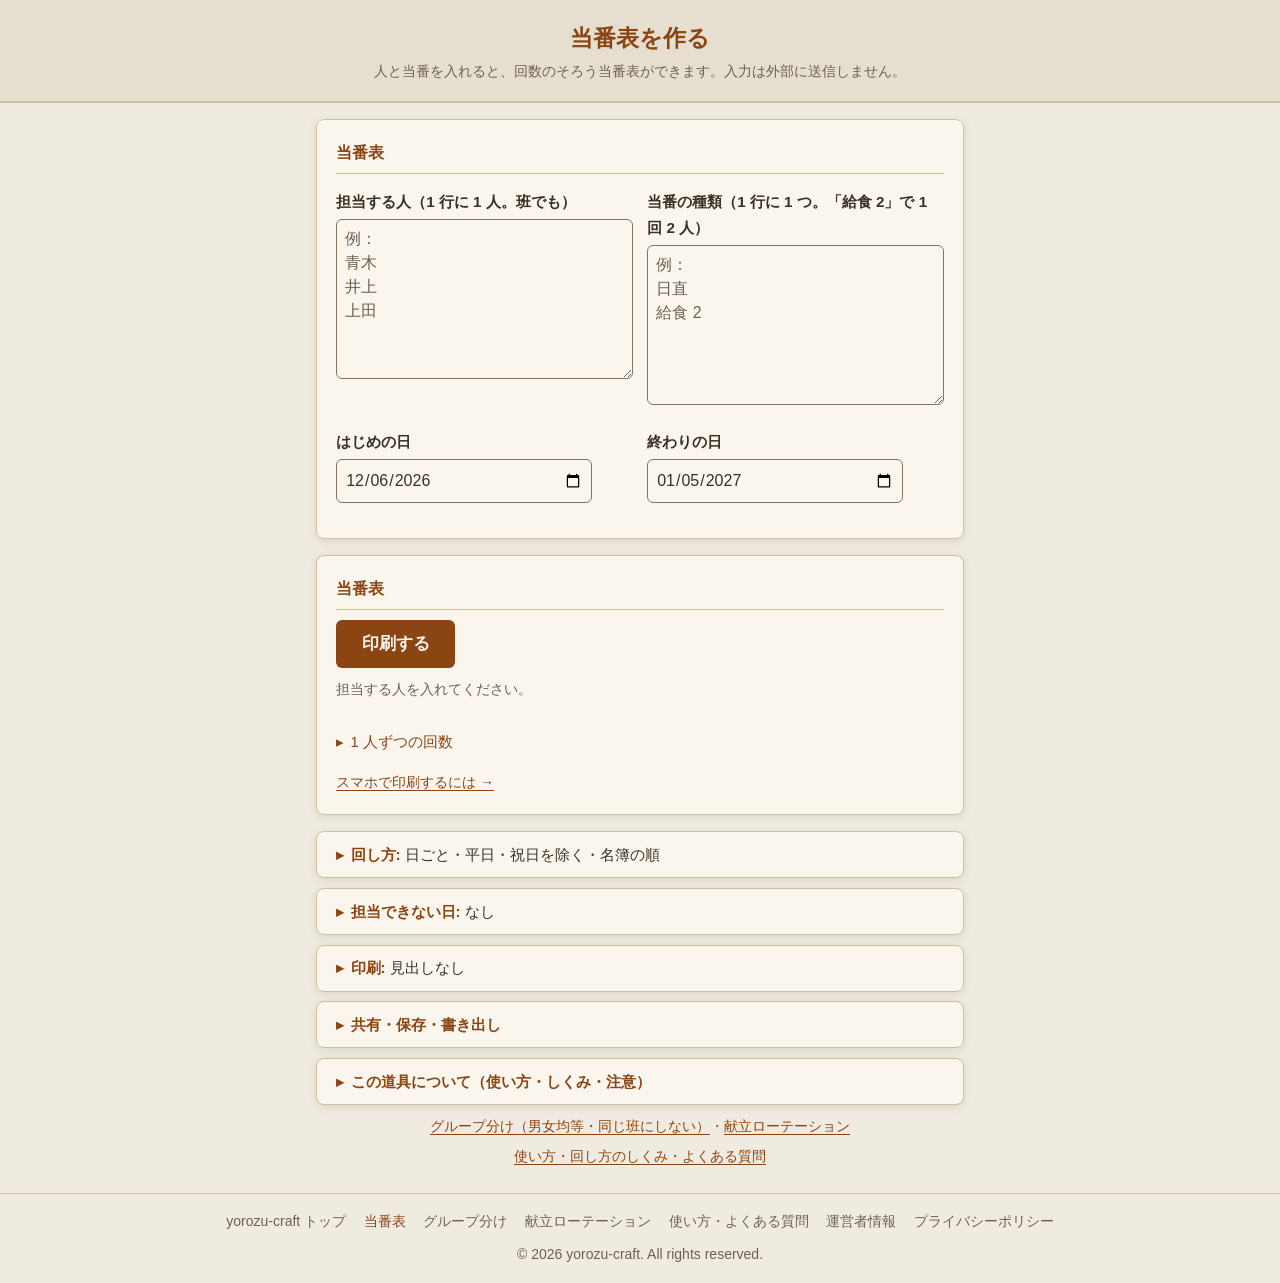
==== index.html @ 6b3e497b "段 3 の 6（yorozu-plans 7.68）: 当番表・グループ分け・献立の画面の文を 0 字に（日英） - 欄のヒント（給食 2・,男 ,女 ★）は欄の名前（label）に入れた。英語は今あ" ====
<!DOCTYPE html>
<html lang="ja">
<head>
  <meta charset="UTF-8">
  <meta name="viewport" content="width=device-width, initial-scale=1.0">
  <title>当番表 作成ツール｜ローテーションを自動で作って印刷（無料・登録なし）｜yorozu-craft</title>
  <meta name="description" content="人と当番の種類と期間を入れると、回数がそろうローテーションの当番表を自動で作成。日ごと・週ごと、祝日を除く、担当できない日。A4 で印刷、スマホでも。登録なし・無料。">
  <meta name="robots" content="index, follow">
  <link rel="canonical" href="https://yorozu-craft.com/toban/">

  <meta property="og:title" content="当番表 作成ツール｜yorozu-craft">
  <meta property="og:description" content="人と当番の種類と期間を入れると、回数がそろうローテーションの当番表を自動で作成。日ごと・週ごと、祝日を除く、担当できない日。A4 で印刷、スマホでも。登録なし・無料。">
  <meta property="og:type" content="website">
  <meta property="og:url" content="https://yorozu-craft.com/toban/">
  <meta property="og:site_name" content="yorozu-craft">
  <meta property="og:locale" content="ja_JP">
  <meta property="og:image" content="https://yorozu-craft.com/toban/og-image.png">
  <meta property="og:image:width" content="1200">
  <meta property="og:image:height" content="630">
  <meta name="twitter:card" content="summary_large_image">
  <meta name="theme-color" content="#8b4513" media="(prefers-color-scheme: light)">
  <meta name="theme-color" content="#1c1814" media="(prefers-color-scheme: dark)">

  <script type="application/ld+json">
  {
    "@context": "https://schema.org",
    "@type": "WebApplication",
    "name": "当番表 作成ツール",
    "description": "人と当番の種類と期間を入れると、回数がそろうローテーションの当番表を自動で作成。日ごと・週ごと、祝日を除く、担当できない日。A4 で印刷、スマホでも。登録なし・無料。",
    "url": "https://yorozu-craft.com/toban/",
    "applicationCategory": "UtilitiesApplication",
    "operatingSystem": "All",
    "offers": { "@type": "Offer", "price": "0", "priceCurrency": "JPY" },
    "inLanguage": "ja"
  }
  </script>

  <!-- Google AdSense: サイト所有確認の meta だけ。AdSense 審査が通るまで本文の薄いページは広告 script を外す（2026-10-04）。通ったら本文を足してから戻す -->
  <meta name="google-adsense-account" content="ca-pub-5375267956079717">

  <link rel="icon" href="./favicon.svg" type="image/svg+xml">
  <link rel="apple-touch-icon" href="./apple-touch-icon.png">
  <link rel="manifest" href="./manifest.webmanifest">
  <link rel="stylesheet" href="./style.css">
</head>
<body>

  <!-- 上端の固定バー（印刷物なので中身は印刷ボタン。印刷ボタンの行が画面の外にあるときだけ出す） -->
  <div class="fixbar" id="fixbar" role="status" hidden>
    <button type="button"><span id="fixbar-text"></span></button>
  </div>

  <header class="app-header">
    <h1>当番表を作る</h1>
    <p class="subtitle">人と当番を入れると、回数のそろう当番表ができます。入力は外部に送信しません。</p>
  </header>

  <main class="app-main">

    <div id="shared-banner" class="card notice" hidden>
      <p id="shared-msg"></p>
      <p class="btn-row">
        <button type="button" id="shared-save" class="btn">この端末に保存する</button>
        <a class="btn btn-sub" href="./">自分の当番表を作る</a>
      </p>
    </div>

    <form id="form" autocomplete="off" onsubmit="return false">
      <!-- 必須の設定（印刷物は 4 項目まで） -->
      <fieldset class="card req">
        <legend>当番表</legend>
        <div class="two">
          <div class="field">
            <label for="people">担当する人（1 行に 1 人。班でも）</label>
            <textarea id="people" rows="6" spellcheck="false" placeholder="例：&#10;青木&#10;井上&#10;上田"></textarea>
          </div>
          <div class="field">
            <label for="duties">当番の種類（1 行に 1 つ。「給食 2」で 1 回 2 人）</label>
            <textarea id="duties" rows="6" spellcheck="false" placeholder="例：&#10;日直&#10;給食 2"></textarea>
          </div>
        </div>
        <div class="two dates">
          <div class="field">
            <label for="start">はじめの日</label>
            <input type="date" id="start">
          </div>
          <div class="field">
            <label for="end">終わりの日</label>
            <input type="date" id="end">
          </div>
        </div>
      </fieldset>
    </form>

    <!-- 主なボタンと見本 -->
    <section class="card result-card" id="result-card" tabindex="-1" aria-labelledby="h-result">
      <h2 id="h-result">当番表</h2>
      <div class="btn-row" id="print-row">
        <button type="button" id="print" class="btn btn-big">印刷する</button>
        <button type="button" id="reroll" class="btn btn-sub" hidden>くじを引き直す</button>
      </div>
      <div id="result-main" aria-live="polite">
        <p class="result-sub" id="summary"></p>
        <ul id="notes" class="notes"></ul>
      </div>
      <div class="table-scroll"><table id="roster" class="roster"></table></div>
      <details class="rels" id="d-counts">
        <summary>1 人ずつの回数</summary>
        <div class="table-scroll"><table id="counts" class="roster counts"></table></div>
      </details>
      <p class="small"><span id="seed-label"></span> <a href="../print-help.html">スマホで印刷するには →</a></p>
    </section>

    <div class="opts">
      <details class="card opt" id="opt-unit">
        <summary>回し方: <span class="opt-state"></span></summary>
        <div class="field">
          <span class="label">区切り</span>
          <div class="seg" role="radiogroup" aria-label="区切り">
            <label><input type="radio" name="unit" value="day" checked> 日ごと</label>
            <label><input type="radio" name="unit" value="week"> 週ごと（月曜はじまり）</label>
          </div>
        </div>
        <fieldset class="field plain">
          <legend class="label">当番の曜日</legend>
          <div class="days" id="days"></div>
          <label class="check"><input type="checkbox" id="skip-hol" checked> 祝日を除く</label>
          <p class="hint" id="hol-info"></p>
        </fieldset>
        <div class="field">
          <span class="label">順番</span>
          <div class="seg" role="radiogroup" aria-label="順番">
            <label><input type="radio" name="order" value="turn" checked> 名簿の順に回す</label>
            <label><input type="radio" name="order" value="lottery"> くじ</label>
          </div>
          <p class="hint">どちらも回数をそろえ、なるべく続けて当番にしません。前回の続きにするときは、名簿の先頭を次の人に。</p>
        </div>
      </details>

      <details class="card opt" id="opt-unavail">
        <summary>担当できない日: <span class="opt-state"></span></summary>
        <div class="field">
          <label for="unavail">1 行に 1 人「名前: 日付や曜日」</label>
          <textarea id="unavail" rows="3" spellcheck="false" placeholder="例：&#10;青木: 10/3, 10/17&#10;井上: 水"></textarea>
          <p class="hint">その日は当番に入れません（週ごとなら、その週の当番の日がぜんぶのとき）。</p>
        </div>
      </details>

      <details class="card opt" id="opt-print">
        <summary>印刷: <span class="opt-state"></span></summary>
        <div class="field">
          <label for="title">見出し</label>
          <input type="text" id="title" maxlength="40" placeholder="例：3年2組 掃除当番（10月）">
        </div>
        <label class="check"><input type="checkbox" id="print-counts" checked> 1 人ずつの回数の表も印刷する</label>
        <label class="check"><input type="checkbox" id="print-credit" checked> 紙の下に「yorozu-craft.com/toban/print/ で作成」と小さく入れる</label>
        <p class="hint">A4 縦。行が多いときは 2 枚目に続きます。</p>
      </details>
    </div>

    <details class="card opt no-print" id="file-box">
      <summary>共有・保存・書き出し</summary>
      <label class="check"><input type="checkbox" id="share-names"> 名前と見出しも入れる</label>
      <p class="hint">入れないときは、名前の代わりに 1, 2, 3 … で出ます。</p>
      <div class="btn-row">
        <button type="button" id="share" class="btn btn-sub">共有リンクをコピー</button>
      </div>
      <p id="share-msg" class="small" aria-live="polite"></p>
      <input type="text" id="share-url" class="share-url" readonly hidden aria-label="共有リンク">
      <p class="small">入力内容はこの端末のブラウザ（localStorage、キー <code>toban_duty</code>）にだけ保存され、外部には送信されません。書き出し・読み込みはこの画面のボタンから。</p>
      <div class="btn-row">
        <button type="button" id="backup-export" class="btn btn-sub">ファイルに書き出す</button>
        <button type="button" id="backup-import" class="btn btn-sub">ファイルから読み込む</button>
        <button type="button" class="btn btn-sub" data-reset-storage="toban_">保存した内容をすべて消す（初期状態に戻す）</button>
      </div>
      <input type="file" id="backup-file" accept=".json,application/json" hidden>
      <p id="backup-msg" class="small" aria-live="polite"></p>
    </details>

    <!-- about-tool: 道具の説明（使い方ページの要約。AdSense 審査 2026-10-04） -->
    <details class="about-tool card opt no-print" id="about-tool">
      <summary>この道具について（使い方・しくみ・注意）</summary>
      <h3>できること</h3>
      <p>担当する人と当番の種類、期間を入れると、当番表を作って A4 縦に印刷できます。「給食 2」と書くと、1 回に 2 人の当番になります。</p>
      <h3>使い方の要点</h3>
      <ul>
      <li>担当する人（班でも）を 1 行に 1 人ずつ、当番の種類を 1 行に 1 つ入れ、はじめの日と終わりの日を選びます。</li>
      <li>「回し方」で、日ごとか週ごとか、当番の曜日、祝日を除くか、名簿の順に回すかくじかを選びます。</li>
      <li>休みの日がある人は「担当できない日」に「青木: 10/3, 水」の形で入れます。できた表を見て「印刷する」を押します。</li>
      </ul>
      <h3>しくみ</h3>
      <p>1 日（週ごとなら 1 週）ずつ、その日の当番の枠と人の組み合わせを、次の順で優先して決めます。1) それまでの回数が少ない人、2) すぐ前の日（週）に当番でなかった人、3) その当番をした回数が少ない人、4) 名簿の順に回すなら前の当番の次の当番と名簿の順、くじなら乱数。担当できない日の人は入れず、1 人が同じ日に 2 つの当番はしません。人が足りない枠は「—」で空けます。同じくじ番号・同じ入力なら、いつでも同じ結果です。</p>
      <h3>注意</h3>
      <p>入力内容はこの端末のブラウザ（localStorage、キー toban_duty）にだけ保存され、外部には送信されません。共有リンクは、既定では名前が入らず番号で出ます。名前を入れると、受け取った人（転送された人も）が読めます。配慮が必要な人の当番は、条件で指定したうえで最後は人が確かめてください。祝日は内閣府「国民の祝日」について（2025〜2027 年）に合わせています。</p>
      <p>回し方のくわしい決め方は<a href="./guide.html">当番表・グループ分けの使い方</a>に。</p>
    </details>
    <!-- /about-tool -->

    <p class="small center"><a href="./group/">グループ分け（男女均等・同じ班にしない）</a>・<a href="./kondate/">献立ローテーション</a></p>
    <p class="small center"><a href="./guide.html">使い方・回し方のしくみ・よくある質問</a></p>

  </main>

  <footer class="app-footer">
    <nav class="footer-nav" aria-label="フッターナビゲーション">
      <ul>
        <li><a href="../">yorozu-craft トップ</a></li>
        <li><a href="./" aria-current="page">当番表</a></li>
        <li><a href="./group/">グループ分け</a></li>
        <li><a href="./kondate/">献立ローテーション</a></li>
        <li><a href="./guide.html">使い方・よくある質問</a></li>
        <li><a href="../about.html">運営者情報</a></li>
        <li><a href="../privacy-policy.html">プライバシーポリシー</a></li>
      </ul>
    </nav>
    <p>&copy; 2026 yorozu-craft. All rights reserved.</p>
  </footer>

  <!-- 印刷するもの（いつも最新にしておく。ブラウザのメニューから印刷しても白紙にならないように） -->
  <div id="print-area" class="print-area" aria-hidden="true"></div>

  <script src="./constants.js"></script>
  <script src="./text.js"></script>
  <script src="./screen.js"></script>
  <script src="./calc.js"></script>
  <script src="./reset-storage.js"></script>
  <script src="./main.js"></script>
  <!-- Cloudflare Web Analytics（Cookie を使わないアクセス解析） --><script type='module' src='https://static.cloudflareinsights.com/beacon.min.js' data-cf-beacon='{"token": "b79bf821e1fd4b6683866d493b1de426"}'></script><!-- End Cloudflare Web Analytics -->
</body>
</html>
---- style.css ----
/* ===========================
   当番表・グループ分け — yorozu-craft 共通の和紙風の配色
   色はトークン（--bg / --card / --text / --muted / --accent / --border）だけを使う。
   ダークモードは端末の設定に自動で合わせる（prefers-color-scheme。手動切替は付けない）
   =========================== */
/* yorozu-common:begin v1 — サイト共通の部品とトークン。正本は youheioonuki.github.io の tools/common/yorozu-common.css。
   この begin〜end の間は手で直さない（tools/sync-common.mjs で全ツールに配る。ツール固有の上書きは end の後に書く）。
   出どころ（2026-10-03 確認。yorozu-plans 企画書 59）:
   - デジタル庁デザインシステム https://design.digital.go.jp/dads/ のコンテンツを加工して作成
     （フォーカスの輪・リンクの下線・字の大きさの下限・行間・入力欄のエラー表示）。
     トークンの値は @digital-go-jp/design-tokens 2.0.1（MIT, (c) 2023 デジタル庁）から
   - GOV.UK Frontend 6.5.1（MIT, (c) Crown copyright）の考え方: visually-hidden、エラーの文の前に読み上げ用の語
   - 色は和紙風のまま（値は 2026-09-23 からの共通の値）。Web フォントは読まない（ROADMAP 3.3・D2） */
:root {
  color-scheme: light dark;
  --bg: #f0ebe0;
  --bg-2: #e6dfd0;
  --card: #faf6ee;
  --text: #3a3025;
  --muted: #6e604f;          /* 本文の補足。--bg の上で 5.1:1 */
  --accent: #8b4513;
  --accent-soft: #f3e6d8;
  --border: #cfc0a0;         /* 飾りの線（区切り）だけ。操作できる物の枠には --input-border */
  --input-border: #857561;   /* 入力欄の枠。WCAG 1.4.11 の 3:1（--bg で 3.7:1）。DADS の入力欄は gray-600 の 1px */
  --shadow: rgba(58, 48, 37, 0.12);
  --error: #ce0000;          /* DADS red-900（semantic error-2） */
  --ok: #197a4b;             /* DADS green-800（semantic success-2） */
  --focus: #ffd43d;          /* DADS yellow-300 */
  --focus-ring: #000;        /* DADS: 黒 4px の輪＋黄 2px */
  --font-ui: "Noto Sans JP", "Noto Sans CJK JP", "Hiragino Sans", "Hiragino Kaku Gothic ProN", Meiryo, sans-serif;
  /* 字の大きさ（DADS: 本文と操作は 16px 以上、補足は 14px まで、14px 未満は使わない） */
  --fs-s: 0.875rem;
  --fs-m: 1rem;
  --fs-l: 1.25rem;           /* 見出し（隣の段との比 1.25 以上: impeccable typeset） */
  --fs-xl: 1.625rem;         /* ページの題 */
  --lh-body: 1.7;            /* DADS の本文の行間 170% */
  --lh-tight: 1.4;           /* 見出し */
  /* 余白（4px を基準。DADS の spacing） */
  --sp-1: 0.25rem;
  --sp-2: 0.5rem;
  --sp-3: 0.75rem;
  --sp-4: 1rem;
  --sp-6: 1.5rem;
  --sp-8: 2rem;
  --radius: 8px;
  --tap: 44px;               /* 押せる物の高さの下限（DADS・SCREEN 5 章） */
}
@media (prefers-color-scheme: dark) {
  :root {
    --bg: #1c1814;
    --bg-2: #25201a;
    --card: #2b251e;
    --text: #ece4d6;
    --muted: #b9ab96;
    --accent: #e0a066;
    --accent-soft: #3a2e22;
    --border: #4a3f33;
    --input-border: #8c7d68;
    --shadow: rgba(0, 0, 0, 0.4);
    --error: #ff8a7a;
    --ok: #6fcf97;
    --focus-ring: #ffd43d;   /* 暗い地では黄の輪＋黒の縁 */
    --focus: #000;
  }
}
*, *::before, *::after { box-sizing: border-box; margin: 0; padding: 0; }
[hidden] { display: none !important; }
html { -webkit-text-size-adjust: 100%; text-size-adjust: 100%; }
body { font-family: var(--font-ui); background: var(--bg); color: var(--text); line-height: var(--lh-body); }
/* リンクは色と下線の両方（DADS リンクテキスト）。ホバーで下線を太く */
a { color: var(--accent); text-decoration-thickness: 1px; text-underline-offset: 3px; }
@media (hover: hover) { a:hover { text-decoration-thickness: 3px; } }
/* フォーカスの輪（DADS）。:where で詳しさを 0 にして、ツールの規則で上書きできるようにする */
:where(a, button, input, select, textarea, summary, [tabindex]):focus-visible {
  outline: 4px solid var(--focus-ring); outline-offset: 2px; box-shadow: 0 0 0 2px var(--focus);
}
:where(input, select, textarea, button) { font: inherit; color: inherit; }
/* 入力欄の例（placeholder）も 4.5:1。ブラウザ既定の灰色は和紙の地で 4.3:1 */
:where(input, textarea)::placeholder { color: var(--muted); opacity: 1; }
/* 入力欄の字は 16px 以上（iPhone で拡大されない・DADS） */
:where(input:not([type="checkbox"]):not([type="radio"]):not([type="range"]), select, textarea) { font-size: max(1rem, 16px); }
/* エラー（DADS: 枠を赤に、文の頭に「＊」。GOV.UK: 読み上げには「エラー:」を先に）。
   使い方: <p class="field-error" id="x-err"><span class="visually-hidden">エラー:</span>＊ 0 以上の数を入れてください</p> と aria-describedby */
[aria-invalid="true"] { border-color: var(--error) !important; }
.field-error { color: var(--error); font-weight: 700; margin-top: var(--sp-1); }
/* 画面には出さず、読み上げだけ（GOV.UK govuk-visually-hidden） */
.visually-hidden {
  position: absolute !important; width: 1px !important; height: 1px !important; margin: 0 !important; padding: 0 !important;
  overflow: hidden !important; clip-path: inset(50%) !important; white-space: nowrap !important; border: 0 !important;
}
@media (forced-colors: active) { :where(a, button, input, select, textarea, summary):focus-visible { outline-color: Highlight; } }
/* 読む行の長さ: 1 行 40 字前後まで（REVIEW C9 line-length）。画面の幅いっぱいに伸びる見出し帯の説明文に */
.app-header > p { max-width: 40em; margin-left: auto; margin-right: auto; }
/* 印刷では広告を出さない（SCREEN 4 章。全ツール共通） */
@media print { ins.adsbygoogle, .google-auto-placed, iframe[id^="aswift"], iframe[id^="google_ads"] { display: none !important; } }
/* yorozu-common:end */

/* ヘッダー */
.app-header {
  text-align: center;
  padding: 1.4rem 1rem 1.1rem;
  background: var(--bg-2);
  border-bottom: 2px solid var(--border);
}
.app-header h1 { font-size: 1.45rem; color: var(--accent); line-height: 1.4; }
.app-header .subtitle { font-size: 0.88rem; color: var(--muted); margin-top: 0.3rem; }

/* レイアウト */
.app-main { max-width: 680px; margin: 0 auto; padding: 1rem; }
.card {
  background: var(--card);
  border: 1px solid var(--border);
  border-radius: 8px;
  padding: 1.2rem;
  margin-bottom: 1rem;
  box-shadow: 0 2px 8px var(--shadow);
}
.card h2 {
  font-size: 1.02rem;
  color: var(--accent);
  border-bottom: 1px solid var(--border);
  padding-bottom: 0.4rem;
  margin-bottom: 0.9rem;
}

/* 入力 */
.field { margin-bottom: 1rem; }
.field label { display: block; font-weight: 600; font-size: 0.95rem; margin-bottom: 0.25rem; }
.field .hint { font-size: var(--fs-s); color: var(--muted); margin-bottom: 0.4rem; }
.field input[type="number"], .field input[type="text"], .field select {
  width: 100%;
  max-width: 16rem;
  padding: 0.45rem 0.5rem;
  font-size: 1rem;
  border: 1px solid var(--input-border);
  border-radius: 6px;
  background: var(--card);
  color: var(--text);
}

.btn {
  display: inline-block;
  padding: 0.5rem 1.1rem;
  border: none;
  border-radius: 6px;
  background: var(--accent);
  color: var(--card);
  font-size: 0.95rem;
  font-weight: 600;
  cursor: pointer;
}

/* 読みもの（guide.html） */
.content h3 { font-size: 0.95rem; margin: 1rem 0 0.3rem; }
.content p, .content li { font-size: 0.9rem; }
.content p + p { margin-top: 0.5rem; }
.content ul, .content ol { padding-left: 1.3rem; margin: 0.3rem 0; }
.faq dt { font-weight: 600; margin-top: 0.9rem; font-size: 0.92rem; }
.faq dt::before { content: 'Q. '; color: var(--accent); }
.faq dd { font-size: 0.88rem; color: var(--muted); padding: 0.2rem 0 0.5rem 1.2rem; border-bottom: 1px solid var(--border); }
.info-list { display: grid; grid-template-columns: max-content 1fr; gap: 0.4rem 1.2rem; font-size: 0.9rem; }
.info-list dt { font-weight: 600; }
.info-list dd { color: var(--muted); }
.small { font-size: var(--fs-s); color: var(--muted); margin-top: 0.4rem; }

/* フッター */
.app-footer {
  text-align: center;
  padding: 1rem;
  font-size: var(--fs-s);
  color: var(--muted);
  border-top: 1px solid var(--border);
  margin-top: 0.5rem;
}
.footer-nav ul { list-style: none; display: flex; justify-content: center; flex-wrap: wrap; gap: 0.4rem 1.1rem; margin-bottom: 0.6rem; }
.footer-nav a { color: var(--muted); text-decoration: none; }
.footer-nav a:hover, .footer-nav a[aria-current="page"] { color: var(--accent); }

@media (max-width: 480px) {
  .app-header h1 { font-size: 1.2rem; }
}

/* ===========================
   画面の骨組み（yorozu-plans の docs/SCREEN.md。README「ツールを追加するとき」25）
   必須の入力（fieldset.req）→ 結果（.result-card）→ くわしく入れる（details.opt）、上端の固定バー、PC の 2 カラム
   seido-keisan/nenmatsu と gakushu-print の試験（2026-09-24）から取り出したもの
   =========================== */
fieldset.card { min-width: 0; }
.req legend {
  float: left; width: 100%;   /* legend を枠の上に載せず、h2 と同じ見た目で枠の中に置く */
  font-size: 1.02rem; font-weight: 700; color: var(--accent);
  border-bottom: 1px solid var(--border); padding-bottom: 0.4rem; margin-bottom: 0.9rem;
}
.req legend + * { clear: both; }

/* 結果: 大きな数字 1 つ＋ 1 行。内訳は details.rels */
.result-card { scroll-margin-top: 56px; }   /* 固定バー（44px）で見出しが隠れないように */
.result-card:focus { outline: none; }
.result-big { font-size: 1.8rem; font-weight: 700; color: var(--accent); line-height: 1.3; }
.result-sub { font-size: 0.9rem; color: var(--muted); }
details.rels > summary { cursor: pointer; min-height: 44px; padding: 0.55rem 0; list-style: none; color: var(--accent); font-size: 0.92rem; }
details.rels > summary::-webkit-details-marker { display: none; }
details.rels > summary::before { content: '▸'; margin-right: 0.4rem; }
details.rels[open] > summary::before { content: '▾'; }

/* くわしく入れる（1 グループ 1 つの details）。summary の .opt-state に今の状態を出す（screen.js の detailsSummary） */
details.card.opt { padding: 0 1.2rem; margin-bottom: 0.6rem; }
details.card.opt > summary {
  cursor: pointer; display: block; min-height: 44px; padding: 0.6rem 0;
  color: var(--accent); font-weight: 600; font-size: 0.95rem; list-style: none;
}
details.card.opt > summary::-webkit-details-marker { display: none; }
details.card.opt > summary::before { content: '▸'; margin-right: 0.4rem; }
details.card.opt[open] > summary::before { content: '▾'; }
details.card.opt[open] { padding-bottom: 0.9rem; }
details.card.opt[open] > summary { border-bottom: 1px solid var(--border); margin-bottom: 0.9rem; }
.opt-state { color: var(--text); font-weight: normal; }
.btn-row { display: flex; flex-wrap: wrap; gap: 0.6rem; margin: 0.6rem 0; }   /* ボタンの間隔（SCREEN.md 5 章。4 章の上下 12px 以上は margin で） */
.btn-row .btn { min-height: 44px; }

/* 固定バー（SCREEN.md 0 章の 3・D59）: 上端に 1 行、高さ 44px。下端は AdSense のアンカー広告が使う。
   読み込み時は hidden（screen.js が出し入れする。fixed なのでレイアウトはずれない） */
.fixbar {
  position: fixed; top: 0; left: 0; right: 0; z-index: 50; height: 44px;
  background: var(--card); border-bottom: 2px solid var(--accent); box-shadow: 0 2px 8px var(--shadow);
}
.fixbar a, .fixbar button {
  display: block; width: 100%; max-width: 720px; margin: 0 auto; padding: 0 1rem; height: 42px; line-height: 42px; text-align: center;
  white-space: nowrap; overflow: hidden; text-overflow: ellipsis; font: inherit; font-weight: 700;
  color: var(--accent); background: none; border: none; text-decoration: none; cursor: pointer;
}
.fixbar a:focus-visible, .fixbar button:focus-visible { outline-offset: -4px; }   /* 共通の輪を内側に（端で切れないように） */

/* PC（900px 以上）の 2 カラム（D63: 制度の計算機だけ）。<main class="app-main layout-2col"> にすると、
   左に入力・右に結果（sticky）。結果が常に見えるので、固定バーに fixbar-narrow も付けて PC では出さない */
@media (min-width: 900px) {
  .fixbar-narrow { display: none !important; }
  .layout-2col { max-width: 1120px; display: grid; grid-template-columns: minmax(0, 1fr) minmax(0, 26rem); column-gap: 1.2rem; align-items: start; }
  .layout-2col > *, .layout-2col > form > * { grid-column: 1; }
  .layout-2col > form { display: contents; }
  .layout-2col .result-card { grid-column: 2; grid-row: 1 / span 30; position: sticky; top: 1rem; max-height: calc(100vh - 2rem); overflow-y: auto; }
}

@media print {
  .fixbar, .no-print { display: none !important; }
  /* 印刷では折りたたみの中も出す（途中の計算・入れた値を紙に残す） */
  main details::details-content { content-visibility: visible; display: block; }
  main details > summary::before { content: none; }
  .layout-2col { display: block; }
  .layout-2col .result-card { position: static; max-height: none; overflow: visible; }
}

/* ===========================
   当番表・グループ分け
   =========================== */
textarea {
  width: 100%; padding: 0.45rem 0.5rem; font: inherit; font-size: 1rem; line-height: 1.5;
  border: 1px solid var(--input-border); border-radius: 6px; background: var(--card); color: var(--text); resize: vertical;
}
.field input[type="date"] {
  width: 100%; max-width: 16rem; padding: 0.4rem 0.5rem; font: inherit; font-size: 1rem;
  border: 1px solid var(--input-border); border-radius: 6px; background: var(--card); color: var(--text); min-height: 44px;
}
.field .label, fieldset.plain > legend { display: block; font-weight: 600; font-size: 0.95rem; margin-bottom: 0.25rem; }
fieldset.plain { border: none; padding: 0; min-width: 0; }
.two { display: grid; grid-template-columns: 1fr 1fr; gap: 0 0.9rem; }
@media (max-width: 480px) { .two:not(.dates) { grid-template-columns: 1fr; } }
.hint { font-size: 0.8rem; color: var(--muted); }
.center { text-align: center; }
.check { display: flex; align-items: center; gap: 0.45rem; min-height: 44px; font-size: 0.92rem; cursor: pointer; }
.check input { width: 1.15rem; height: 1.15rem; flex: none; accent-color: var(--accent); }
.seg { display: flex; flex-wrap: wrap; gap: 0.4rem 1rem; }
.seg label { display: flex; align-items: center; gap: 0.35rem; min-height: 44px; font-size: 0.92rem; cursor: pointer; }
.seg input { accent-color: var(--accent); width: 1.1rem; height: 1.1rem; }
.days { display: flex; flex-wrap: wrap; gap: 0 0.3rem; }
.days .check { min-width: 3rem; }
.inline { display: flex; flex-wrap: wrap; align-items: flex-end; gap: 0.6rem; }
.inline .field { margin-bottom: 0.6rem; }
.inline select { max-width: 13rem; }
.inline input[type="number"] { max-width: 7rem; }
.btn { min-height: 44px; }
.btn-sub { background: var(--accent-soft); color: var(--accent); border: 1px solid var(--border); }
.btn-big { font-size: 1.05rem; padding: 0.6rem 1.6rem; }
.btn:disabled { opacity: 0.5; cursor: default; }
.notice { border-color: var(--accent); }
.notes { list-style: none; margin: 0.3rem 0; font-size: 0.85rem; }
.notes li { padding-left: 1.1em; text-indent: -1.1em; color: var(--text); }
.notes li::before { content: '・'; color: var(--accent); }
.notes li.bad::before { content: '！'; }
.share-url { width: 100%; padding: 0.4rem; font-size: 0.8rem; border: 1px solid var(--border); border-radius: 6px; background: var(--card); color: var(--text); }
.table-scroll { overflow-x: auto; margin: 0.6rem 0; }
table.roster { border-collapse: collapse; font-size: 0.88rem; min-width: 100%; }
table.roster th, table.roster td { border: 1px solid var(--border); padding: 0.3rem 0.5rem; text-align: center; white-space: nowrap; }
table.roster thead th { background: var(--accent-soft); color: var(--accent); }
table.roster tbody th { font-weight: 600; text-align: left; }
.result-card h2 { margin-bottom: 0.4rem; }
.history { padding-left: 1.4rem; font-size: 0.88rem; }

/* 班の見本 */
.groups { display: grid; grid-template-columns: repeat(auto-fill, minmax(9.5rem, 1fr)); gap: 0.6rem; margin: 0.6rem 0; }
.group { border: 1px solid var(--border); border-radius: 8px; padding: 0.5rem 0.7rem; background: var(--bg); }
.group h3 { font-size: 0.95rem; color: var(--accent); display: flex; justify-content: space-between; gap: 0.4rem; flex-wrap: wrap; }
.group h3 small { font-weight: normal; color: var(--muted); font-size: 0.75rem; }
.group ol { list-style: none; font-size: 0.95rem; }
.group li .g { font-size: 0.75rem; color: var(--muted); margin-left: 0.3rem; }
.group.bad { border-color: #c0392b; border-width: 2px; }
.lang-switch { text-align: right; font-size: 0.85rem; max-width: 680px; margin: 0.4rem auto 0; padding: 0 1rem; }

/* 印刷するもの: 画面では出さない。印刷では、これだけを出す */
.print-area { display: none; }
@media print {
  @page { size: A4 portrait; margin: 12mm; }
  body { background: #fff; color: #000; }
  body > *:not(.print-area) { display: none !important; }
  .print-area { display: block; }
  .sheet { font-family: inherit; color: #000; }
  .p-title { font-size: 20pt; text-align: center; margin: 0 0 2mm; }
  .p-sub { text-align: center; font-size: 11pt; margin: 0 0 4mm; }
  .p-h2 { font-size: 13pt; margin: 6mm 0 2mm; break-after: avoid; }
  .p-table { border-collapse: collapse; width: 100%; font-size: 12pt; }
  .p-table thead { display: table-header-group; }
  .p-table tr { break-inside: avoid; }
  .p-table th, .p-table td { border: 1px solid #000; padding: 1.6mm 2mm; text-align: center; }
  .p-table thead th { background: #eee; -webkit-print-color-adjust: exact; print-color-adjust: exact; }
  .p-table tbody th { text-align: left; white-space: nowrap; width: 1%; }
  .dense .p-table { font-size: 10pt; }
  .dense .p-table th, .dense .p-table td { padding: 0.8mm 1.5mm; }
  .p-table.p-counts { width: 60%; }
  .p-table.p-counts td { min-width: 4em; }
  .p-credit { font-size: 8pt; color: #555; text-align: right; margin-top: 4mm; }
  .p-groups { display: grid; grid-template-columns: 1fr 1fr; gap: 4mm; }
  .p-groups.cols3 { grid-template-columns: 1fr 1fr 1fr; }
  .p-group { border: 1.5px solid #000; border-radius: 3mm; padding: 3mm 4mm; break-inside: avoid; }
  .p-group h2 { font-size: 15pt; margin: 0 0 1.5mm; border-bottom: 1px solid #000; }
  .p-group ol { list-style: none; margin: 0; padding: 0; font-size: 14pt; line-height: 1.55; }
  .p-groups.small .p-group ol { font-size: 11pt; line-height: 1.4; }
  .p-groups.small .p-group h2 { font-size: 12pt; }
}

/* この道具について（結果の後ろの折りたたみ。使い方ページの要約。AdSense 審査 2026-10-04） */
details.card.opt.about-tool > summary { white-space: normal; }   /* 長い summary を折り返す */
details.about-tool h3 { font-size: 0.95rem; margin: 0.9rem 0 0.3rem; }
details.about-tool p, details.about-tool li { font-size: 0.9rem; line-height: 1.75; }
details.about-tool ul { padding-left: 1.2rem; margin: 0.3rem 0 0.5rem; }
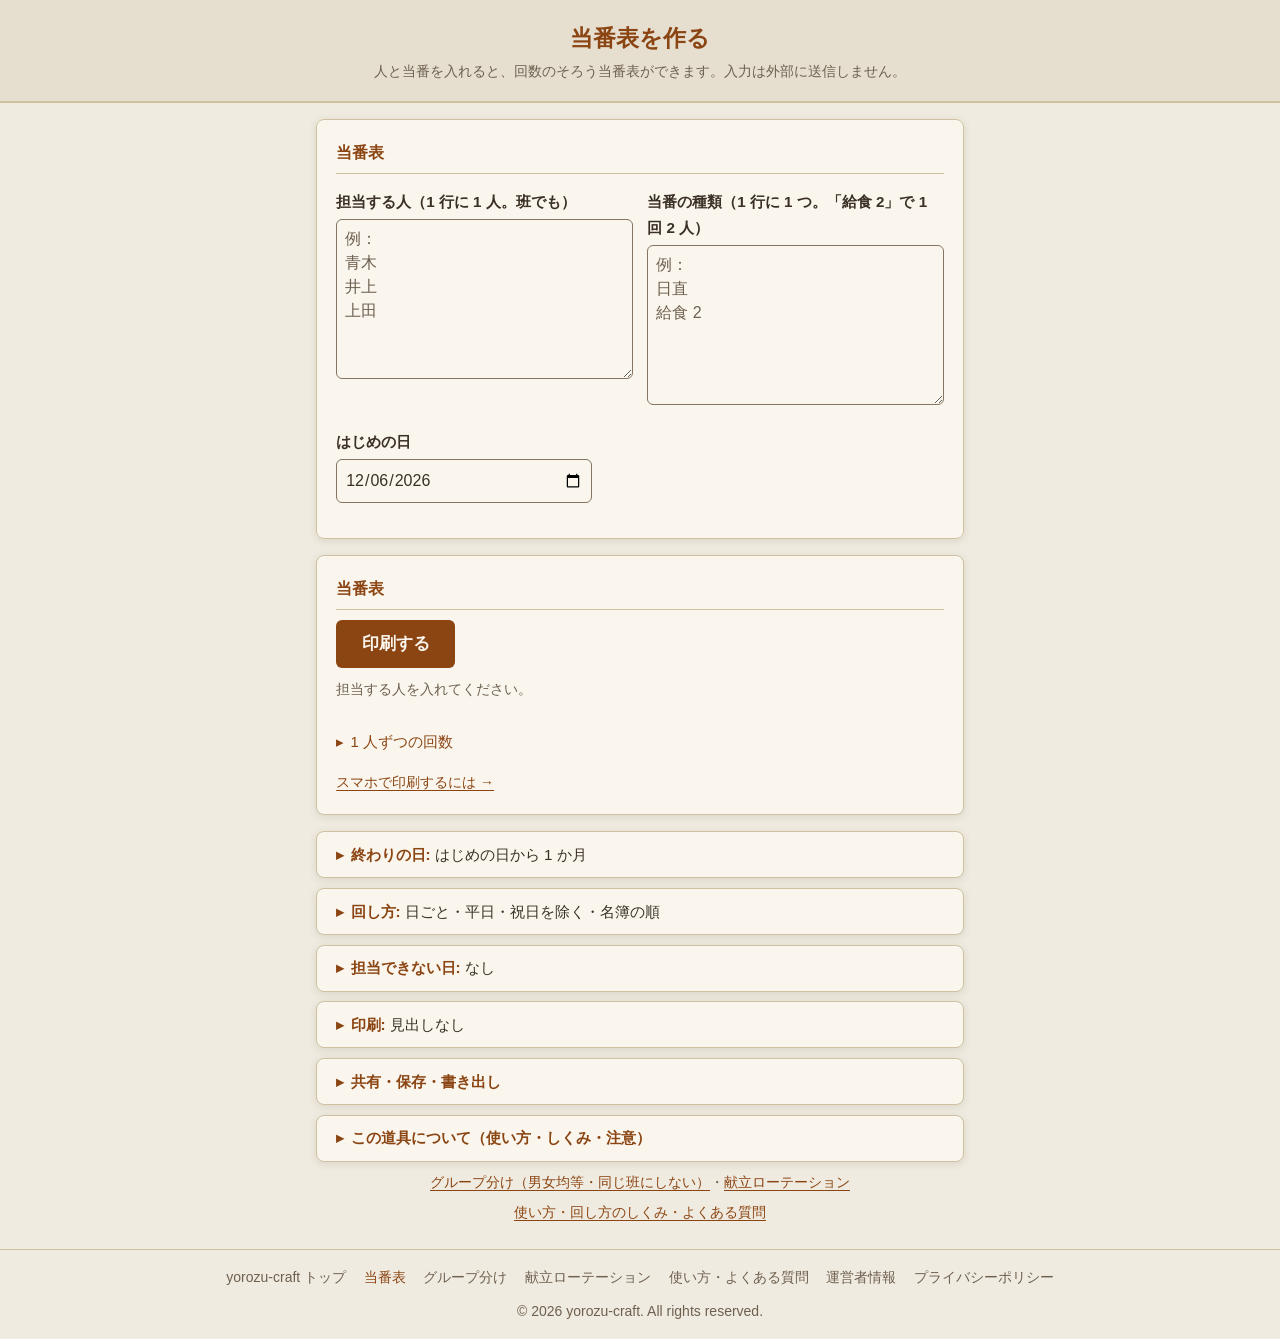
==== commit 323332b3: "toban の 3 画面の入力欄を 3 つに（yorozu-plans ROADMAP 7.73 判断 2。measure_fold の要修正） - 当番表: 終わりの日は既定（はじめの日から 1 か" ====
--- a/index.html
+++ b/index.html
@@ -79,15 +79,9 @@
             <textarea id="duties" rows="6" spellcheck="false" placeholder="例：&#10;日直&#10;給食 2"></textarea>
           </div>
         </div>
-        <div class="two dates">
-          <div class="field">
-            <label for="start">はじめの日</label>
-            <input type="date" id="start">
-          </div>
-          <div class="field">
-            <label for="end">終わりの日</label>
-            <input type="date" id="end">
-          </div>
+        <div class="field">
+          <label for="start">はじめの日</label>
+          <input type="date" id="start">
         </div>
       </fieldset>
     </form>
@@ -112,6 +106,14 @@
     </section>
 
     <div class="opts">
+      <!-- 終わりの日は既定（はじめの日から 1 か月）で足りるので、結果の後ろの折りたたみへ（ROADMAP 7.73 判断 2。入力欄 3） -->
+      <details class="card opt" id="opt-end">
+        <summary>終わりの日: <span class="opt-state"></span></summary>
+        <div class="field">
+          <label for="end">終わりの日</label>
+          <input type="date" id="end">
+        </div>
+      </details>
       <details class="card opt" id="opt-unit">
         <summary>回し方: <span class="opt-state"></span></summary>
         <div class="field">
@@ -184,7 +186,7 @@
       <p>担当する人と当番の種類、期間を入れると、当番表を作って A4 縦に印刷できます。「給食 2」と書くと、1 回に 2 人の当番になります。</p>
       <h3>使い方の要点</h3>
       <ul>
-      <li>担当する人（班でも）を 1 行に 1 人ずつ、当番の種類を 1 行に 1 つ入れ、はじめの日と終わりの日を選びます。</li>
+      <li>担当する人（班でも）を 1 行に 1 人ずつ、当番の種類を 1 行に 1 つ入れ、はじめの日を選びます（終わりの日は 1 か月後。折りたたみで変えられます）。</li>
       <li>「回し方」で、日ごとか週ごとか、当番の曜日、祝日を除くか、名簿の順に回すかくじかを選びます。</li>
       <li>休みの日がある人は「担当できない日」に「青木: 10/3, 水」の形で入れます。できた表を見て「印刷する」を押します。</li>
       </ul>
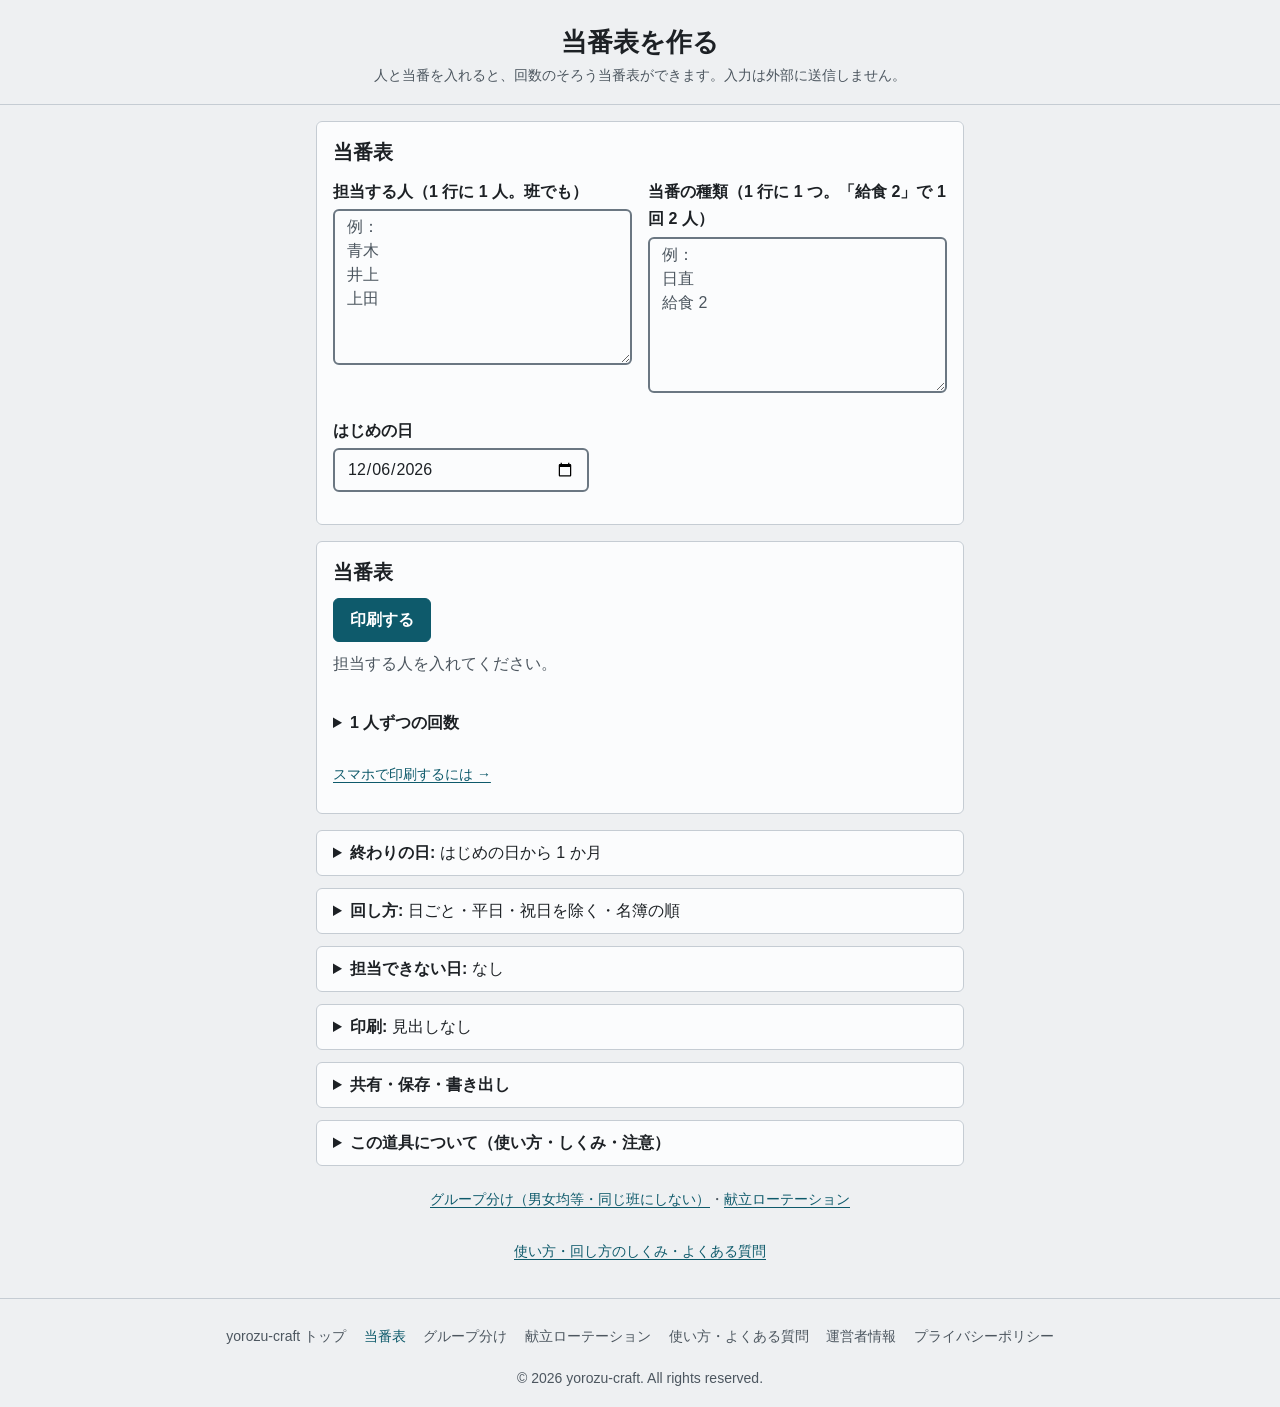
==== commit acda1a37: "K192 段 3 の 2: 当番表・グループ分け・献立を v2 の皮に載せ替え（v1 の持ち込みを消し、色・字・角・影をトークンに、.btn-big/.btn-sub を .btn-primary/." ====
--- a/index.html
+++ b/index.html
@@ -18,8 +18,8 @@
   <meta property="og:image:width" content="1200">
   <meta property="og:image:height" content="630">
   <meta name="twitter:card" content="summary_large_image">
-  <meta name="theme-color" content="#8b4513" media="(prefers-color-scheme: light)">
-  <meta name="theme-color" content="#1c1814" media="(prefers-color-scheme: dark)">
+  <meta name="theme-color" content="#eef0f2" media="(prefers-color-scheme: light)">
+  <meta name="theme-color" content="#15191d" media="(prefers-color-scheme: dark)">
 
   <script type="application/ld+json">
   {
@@ -57,11 +57,11 @@
 
   <main class="app-main">
 
-    <div id="shared-banner" class="card notice" hidden>
+    <div id="shared-banner" class="notice" hidden>
       <p id="shared-msg"></p>
       <p class="btn-row">
         <button type="button" id="shared-save" class="btn">この端末に保存する</button>
-        <a class="btn btn-sub" href="./">自分の当番表を作る</a>
+        <a class="btn" href="./">自分の当番表を作る</a>
       </p>
     </div>
 
@@ -90,8 +90,8 @@
     <section class="card result-card" id="result-card" tabindex="-1" aria-labelledby="h-result">
       <h2 id="h-result">当番表</h2>
       <div class="btn-row" id="print-row">
-        <button type="button" id="print" class="btn btn-big">印刷する</button>
-        <button type="button" id="reroll" class="btn btn-sub" hidden>くじを引き直す</button>
+        <button type="button" id="print" class="btn btn-primary">印刷する</button>
+        <button type="button" id="reroll" class="btn" hidden>くじを引き直す</button>
       </div>
       <div id="result-main" aria-live="polite">
         <p class="result-sub" id="summary"></p>
@@ -165,15 +165,15 @@
       <label class="check"><input type="checkbox" id="share-names"> 名前と見出しも入れる</label>
       <p class="hint">入れないときは、名前の代わりに 1, 2, 3 … で出ます。</p>
       <div class="btn-row">
-        <button type="button" id="share" class="btn btn-sub">共有リンクをコピー</button>
+        <button type="button" id="share" class="btn">共有リンクをコピー</button>
       </div>
       <p id="share-msg" class="small" aria-live="polite"></p>
       <input type="text" id="share-url" class="share-url" readonly hidden aria-label="共有リンク">
       <p class="small">入力内容はこの端末のブラウザ（localStorage、キー <code>toban_duty</code>）にだけ保存され、外部には送信されません。書き出し・読み込みはこの画面のボタンから。</p>
       <div class="btn-row">
-        <button type="button" id="backup-export" class="btn btn-sub">ファイルに書き出す</button>
-        <button type="button" id="backup-import" class="btn btn-sub">ファイルから読み込む</button>
-        <button type="button" class="btn btn-sub" data-reset-storage="toban_">保存した内容をすべて消す（初期状態に戻す）</button>
+        <button type="button" id="backup-export" class="btn">ファイルに書き出す</button>
+        <button type="button" id="backup-import" class="btn">ファイルから読み込む</button>
+        <button type="button" class="btn" data-reset-storage="toban_">保存した内容をすべて消す（初期状態に戻す）</button>
       </div>
       <input type="file" id="backup-file" accept=".json,application/json" hidden>
       <p id="backup-msg" class="small" aria-live="polite"></p>
--- a/style.css
+++ b/style.css
@@ -1,319 +1,212 @@
 /* ===========================
-   当番表・グループ分け — yorozu-craft 共通の和紙風の配色
-   色はトークン（--bg / --card / --text / --muted / --accent / --border）だけを使う。
+   当番表・グループ分け — yorozu-common v2 の皮（B「静かな道具」、yorozu-plans DESIGN.md）に載せ替え（K192 段 3 の 2）
+   色・字・角・線は皮のトークン（--bg / --card / --text / --muted / --accent / --border / --error など）だけを使う。ここに書くのは配置とこの道具だけの部品（班の見本・固定バー）
    ダークモードは端末の設定に自動で合わせる（prefers-color-scheme。手動切替は付けない）
    =========================== */
-/* yorozu-common:begin v1 — サイト共通の部品とトークン。正本は youheioonuki.github.io の tools/common/yorozu-common.css。
-   この begin〜end の間は手で直さない（tools/sync-common.mjs で全ツールに配る。ツール固有の上書きは end の後に書く）。
-   出どころ（2026-10-03 確認。yorozu-plans 企画書 59）:
-   - デジタル庁デザインシステム https://design.digital.go.jp/dads/ のコンテンツを加工して作成
-     （フォーカスの輪・リンクの下線・字の大きさの下限・行間・入力欄のエラー表示）。
-     トークンの値は @digital-go-jp/design-tokens 2.0.1（MIT, (c) 2023 デジタル庁）から
-   - GOV.UK Frontend 6.5.1（MIT, (c) Crown copyright）の考え方: visually-hidden、エラーの文の前に読み上げ用の語
-   - 色は和紙風のまま（値は 2026-09-23 からの共通の値）。Web フォントは読まない（ROADMAP 3.3・D2） */
-:root {
-  color-scheme: light dark;
-  --bg: #f0ebe0;
-  --bg-2: #e6dfd0;
-  --card: #faf6ee;
-  --text: #3a3025;
-  --muted: #6e604f;          /* 本文の補足。--bg の上で 5.1:1 */
-  --accent: #8b4513;
-  --accent-soft: #f3e6d8;
-  --border: #cfc0a0;         /* 飾りの線（区切り）だけ。操作できる物の枠には --input-border */
-  --input-border: #857561;   /* 入力欄の枠。WCAG 1.4.11 の 3:1（--bg で 3.7:1）。DADS の入力欄は gray-600 の 1px */
-  --shadow: rgba(58, 48, 37, 0.12);
-  --error: #ce0000;          /* DADS red-900（semantic error-2） */
-  --ok: #197a4b;             /* DADS green-800（semantic success-2） */
-  --focus: #ffd43d;          /* DADS yellow-300 */
-  --focus-ring: #000;        /* DADS: 黒 4px の輪＋黄 2px */
-  --font-ui: "Noto Sans JP", "Noto Sans CJK JP", "Hiragino Sans", "Hiragino Kaku Gothic ProN", Meiryo, sans-serif;
-  /* 字の大きさ（DADS: 本文と操作は 16px 以上、補足は 14px まで、14px 未満は使わない） */
-  --fs-s: 0.875rem;
-  --fs-m: 1rem;
-  --fs-l: 1.25rem;           /* 見出し（隣の段との比 1.25 以上: impeccable typeset） */
-  --fs-xl: 1.625rem;         /* ページの題 */
-  --lh-body: 1.7;            /* DADS の本文の行間 170% */
-  --lh-tight: 1.4;           /* 見出し */
-  /* 余白（4px を基準。DADS の spacing） */
-  --sp-1: 0.25rem;
-  --sp-2: 0.5rem;
-  --sp-3: 0.75rem;
-  --sp-4: 1rem;
-  --sp-6: 1.5rem;
-  --sp-8: 2rem;
-  --radius: 8px;
-  --tap: 44px;               /* 押せる物の高さの下限（DADS・SCREEN 5 章） */
-}
-@media (prefers-color-scheme: dark) {
-  :root {
-    --bg: #1c1814;
-    --bg-2: #25201a;
-    --card: #2b251e;
-    --text: #ece4d6;
-    --muted: #b9ab96;
-    --accent: #e0a066;
-    --accent-soft: #3a2e22;
-    --border: #4a3f33;
-    --input-border: #8c7d68;
-    --shadow: rgba(0, 0, 0, 0.4);
-    --error: #ff8a7a;
-    --ok: #6fcf97;
-    --focus-ring: #ffd43d;   /* 暗い地では黄の輪＋黒の縁 */
-    --focus: #000;
-  }
-}
+/* yorozu-common:begin v2 — サイト共通の土台と皮。正本は youheioonuki.github.io の tools/common/v2/base.css と skin.css（yorozu-plans DESIGN.md）。
+   この begin〜end の間は手で直さない（tools/sync-common.mjs で全ツールに配る。ツール固有の上書きは end の後に書く） */
+/* yorozu-common v2 土台の層（yorozu-plans ROADMAP 7.98 D369、DESIGN.md）。すべてのページ（見せる・遊ぶ・世界を持つページも）に当てる。
+   見た目（色・字・面）は持たない: リセット、押せる高さ、フォーカスの輪、入力の字の大きさ、読み上げの隠し字、動きを減らす設定、印刷で広告を出さない。
+   色の値は各ページか共通の皮（skin.css）が --focus-ring・--focus・--muted・--error を決める。無ければ下の既定
+   出どころ（v1 から引き継ぎ。2026-10-03 確認、yorozu-plans 企画書 59）: デジタル庁デザインシステム https://design.digital.go.jp/dads/ のコンテンツを加工して作成
+   （フォーカスの輪・字の大きさの下限・入力欄のエラー表示。値は @digital-go-jp/design-tokens 2.0.1、MIT, (c) 2023 デジタル庁）。
+   GOV.UK Frontend 6.5.1（MIT, (c) Crown copyright）の考え方: visually-hidden、エラーの文の前に読み上げ用の語 */
+:root { --tap: 44px; --sp-1: 0.25rem; --sp-2: 0.5rem; --sp-3: 0.75rem; --sp-4: 1rem; --sp-6: 1.5rem; --sp-8: 2rem; --fs-s: 0.875rem; --fs-m: 1rem; --fs-l: 1.25rem; --fs-xl: 1.625rem; }
 *, *::before, *::after { box-sizing: border-box; margin: 0; padding: 0; }
 [hidden] { display: none !important; }
 html { -webkit-text-size-adjust: 100%; text-size-adjust: 100%; }
-body { font-family: var(--font-ui); background: var(--bg); color: var(--text); line-height: var(--lh-body); }
-/* リンクは色と下線の両方（DADS リンクテキスト）。ホバーで下線を太く */
-a { color: var(--accent); text-decoration-thickness: 1px; text-underline-offset: 3px; }
-@media (hover: hover) { a:hover { text-decoration-thickness: 3px; } }
-/* フォーカスの輪（DADS）。:where で詳しさを 0 にして、ツールの規則で上書きできるようにする */
 :where(a, button, input, select, textarea, summary, [tabindex]):focus-visible {
-  outline: 4px solid var(--focus-ring); outline-offset: 2px; box-shadow: 0 0 0 2px var(--focus);
-}
+  outline: 4px solid var(--focus-ring, #000); outline-offset: 2px; box-shadow: 0 0 0 2px var(--focus, #ffd43d);
+}
+@media (forced-colors: active) { :where(a, button, input, select, textarea, summary):focus-visible { outline-color: Highlight; } }
 :where(input, select, textarea, button) { font: inherit; color: inherit; }
-/* 入力欄の例（placeholder）も 4.5:1。ブラウザ既定の灰色は和紙の地で 4.3:1 */
-:where(input, textarea)::placeholder { color: var(--muted); opacity: 1; }
-/* 入力欄の字は 16px 以上（iPhone で拡大されない・DADS） */
 :where(input:not([type="checkbox"]):not([type="radio"]):not([type="range"]), select, textarea) { font-size: max(1rem, 16px); }
-/* エラー（DADS: 枠を赤に、文の頭に「＊」。GOV.UK: 読み上げには「エラー:」を先に）。
-   使い方: <p class="field-error" id="x-err"><span class="visually-hidden">エラー:</span>＊ 0 以上の数を入れてください</p> と aria-describedby */
-[aria-invalid="true"] { border-color: var(--error) !important; }
-.field-error { color: var(--error); font-weight: 700; margin-top: var(--sp-1); }
-/* 画面には出さず、読み上げだけ（GOV.UK govuk-visually-hidden） */
+:where(button, summary, [role="button"]) { min-height: var(--tap); }
+[aria-invalid="true"] { border-color: var(--error, #ce0000) !important; }
+.field-error { color: var(--error, #ce0000); font-weight: 700; margin-top: var(--sp-1); }
 .visually-hidden {
   position: absolute !important; width: 1px !important; height: 1px !important; margin: 0 !important; padding: 0 !important;
   overflow: hidden !important; clip-path: inset(50%) !important; white-space: nowrap !important; border: 0 !important;
 }
-@media (forced-colors: active) { :where(a, button, input, select, textarea, summary):focus-visible { outline-color: Highlight; } }
-/* 読む行の長さ: 1 行 40 字前後まで（REVIEW C9 line-length）。画面の幅いっぱいに伸びる見出し帯の説明文に */
-.app-header > p { max-width: 40em; margin-left: auto; margin-right: auto; }
-/* 印刷では広告を出さない（SCREEN 4 章。全ツール共通） */
+@media (prefers-reduced-motion: reduce) { *, *::before, *::after { animation-duration: 0.01ms !important; animation-iteration-count: 1 !important; transition-duration: 0.01ms !important; scroll-behavior: auto !important; } }
 @media print { ins.adsbygoogle, .google-auto-placed, iframe[id^="aswift"], iframe[id^="google_ads"] { display: none !important; } }
+/* yorozu-common v2 共通の皮（B「静かな道具」。yorozu-plans ROADMAP 7.94〜7.99 D364・D366・D369、正典は DESIGN.md）。
+   当てるのは計算・制度・道具・読み物・案内（docs/content-classes.csv の「皮」が「共通」）。base.css の後、ページ自身の CSS の前に読む（ページが上書きできる）。
+   土台だけのページは <html data-skin="base">（CSV の「皮」から機械で付ける）で、この皮はすべて外れる。同じ CSS を共通と土台のページが使っていても出し分けられる。
+   どの規則も :where() で詳細度を上げない（トークンは 0、要素の規則は要素 1 つ分のまま）。影・装飾・2 色以上の強調・端末依存の明朝は使わない */
+:where(html:not([data-skin="base"])) {
+  color-scheme: light dark;
+  --bg: #eef0f2; --bg-2: #e2e6ea; --card: #fbfcfd; --text: #1d2125; --muted: #4c565f;
+  --accent: #0e5a6b; --accent-soft: #dcecef; --on-accent: #ffffff;
+  --border: #c5ccd3; --input-border: #6b7782;
+  --error: #ce0000; --ok: #197a4b; --focus: #ffd43d; --focus-ring: #000;
+  --font-ui: "Noto Sans JP", "Noto Sans CJK JP", "Hiragino Sans", "Hiragino Kaku Gothic ProN", Meiryo, sans-serif;
+  --lh-body: 1.7; --lh-tight: 1.4; --radius: 6px; --line-input: 2px;
+}
+@media (prefers-color-scheme: dark) {
+  :where(html:not([data-skin="base"])) {
+    --bg: #15191d; --bg-2: #1c2227; --card: #1a1f24; --text: #e8ecef; --muted: #a8b3bc;
+    --accent: #6fc3d4; --accent-soft: #14323a; --on-accent: #0b1a1e;
+    --border: #2f373e; --input-border: #7a8792; --error: #ff8a7a; --ok: #6fcf97; --focus: #000; --focus-ring: #ffd43d;
+  }
+}
+:where(html:not([data-skin="base"])) body { font-family: var(--font-ui); background: var(--bg); color: var(--text); line-height: var(--lh-body); font-variant-numeric: tabular-nums; }
+:where(html:not([data-skin="base"])) h1 { font-size: var(--fs-xl); font-weight: 800; line-height: var(--lh-tight); }
+:where(html:not([data-skin="base"])) h2 { font-size: var(--fs-l); font-weight: 800; line-height: var(--lh-tight); }
+:where(html:not([data-skin="base"])) h3 { font-size: var(--fs-m); font-weight: 800; }
+:where(html:not([data-skin="base"])) a { color: var(--accent); text-decoration-thickness: 1px; text-underline-offset: 3px; }
+@media (hover: hover) { :where(html:not([data-skin="base"])) a:hover { text-decoration-thickness: 3px; } }
+:where(html:not([data-skin="base"])) :where(input, textarea)::placeholder { color: var(--muted); opacity: 1; }
+/* 部品: 入力の箱 */
+:where(html:not([data-skin="base"])) :where(input:not([type="checkbox"]):not([type="radio"]):not([type="range"]), select, textarea) { border: var(--line-input) solid var(--input-border); border-radius: var(--radius); background: var(--card); min-height: var(--tap); padding: var(--sp-1) var(--sp-3); }
+:where(html:not([data-skin="base"])) :where(input, select, textarea):focus { border-color: var(--text); }
+/* 部品: ボタン（主は塗り、副は線） */
+:where(html:not([data-skin="base"])) :where(button, .btn) { border: 1px solid var(--input-border); border-radius: var(--radius); background: var(--card); color: var(--text); font-weight: 700; padding: 0 var(--sp-4); cursor: pointer; }
+:where(html:not([data-skin="base"])) :where(button[type="submit"], .btn-primary) { background: var(--accent); border-color: var(--accent); color: var(--on-accent); }
+/* 部品: チップ・面・折りたたみ（開閉の印 ▶ を残すため list-item のまま、高さは上下の余白と土台の min-height で）・結果の数字・注意の帯・固定バー */
+:where(html:not([data-skin="base"])) :where(.chip) { display: inline-flex; align-items: center; min-height: var(--tap); padding: 0 var(--sp-3); border: 1px solid var(--input-border); border-radius: var(--radius); color: var(--text); text-decoration: none; font-weight: 700; }
+:where(html:not([data-skin="base"])) :where(.card) { background: var(--card); border: 1px solid var(--border); border-radius: var(--radius); padding: var(--sp-4); }
+:where(html:not([data-skin="base"])) :where(details) > summary { padding-block: var(--sp-2); cursor: pointer; font-weight: 700; }
+:where(html:not([data-skin="base"])) :where(.result-num, .money, output) { font-size: var(--fs-xl); font-weight: 800; }
+:where(html:not([data-skin="base"])) :where(.notice, [data-keep]) { border-left: 4px solid var(--text); background: var(--bg-2); padding: var(--sp-2) var(--sp-3); }
+:where(html:not([data-skin="base"])) :where(.fixed-bar) { position: sticky; bottom: 0; background: var(--card); border-top: 1px solid var(--border); padding: var(--sp-2) var(--sp-4); }
 /* yorozu-common:end */
 
 /* ヘッダー */
 .app-header {
   text-align: center;
-  padding: 1.4rem 1rem 1.1rem;
-  background: var(--bg-2);
-  border-bottom: 2px solid var(--border);
-}
-.app-header h1 { font-size: 1.45rem; color: var(--accent); line-height: 1.4; }
-.app-header .subtitle { font-size: 0.88rem; color: var(--muted); margin-top: 0.3rem; }
+  padding: var(--sp-6) var(--sp-4) var(--sp-4);
+  border-bottom: 1px solid var(--border);
+}
+.app-header .subtitle { font-size: var(--fs-s); color: var(--muted); margin-top: var(--sp-1); }
+.app-header > p { max-width: 40em; margin-left: auto; margin-right: auto; }
 
 /* レイアウト */
-.app-main { max-width: 680px; margin: 0 auto; padding: 1rem; }
-.card {
-  background: var(--card);
-  border: 1px solid var(--border);
-  border-radius: 8px;
-  padding: 1.2rem;
-  margin-bottom: 1rem;
-  box-shadow: 0 2px 8px var(--shadow);
-}
-.card h2 {
-  font-size: 1.02rem;
-  color: var(--accent);
-  border-bottom: 1px solid var(--border);
-  padding-bottom: 0.4rem;
-  margin-bottom: 0.9rem;
-}
-
-/* 入力 */
-.field { margin-bottom: 1rem; }
-.field label { display: block; font-weight: 600; font-size: 0.95rem; margin-bottom: 0.25rem; }
-.field .hint { font-size: var(--fs-s); color: var(--muted); margin-bottom: 0.4rem; }
-.field input[type="number"], .field input[type="text"], .field select {
-  width: 100%;
-  max-width: 16rem;
-  padding: 0.45rem 0.5rem;
-  font-size: 1rem;
-  border: 1px solid var(--input-border);
-  border-radius: 6px;
-  background: var(--card);
-  color: var(--text);
-}
-
-.btn {
-  display: inline-block;
-  padding: 0.5rem 1.1rem;
-  border: none;
-  border-radius: 6px;
-  background: var(--accent);
-  color: var(--card);
-  font-size: 0.95rem;
-  font-weight: 600;
-  cursor: pointer;
-}
+.app-main { max-width: 680px; margin: 0 auto; padding: var(--sp-4); }
+.card { margin-bottom: var(--sp-4); }
+.card h2 { margin-bottom: var(--sp-3); }
+.notice { margin-bottom: var(--sp-4); }
+
+/* 入力（箱の線・面・高さ・字の大きさは皮と土台が持つ） */
+.field { margin-bottom: var(--sp-4); }
+.field label, .field .label, fieldset.plain > legend { display: block; font-weight: 700; margin-bottom: var(--sp-1); }
+.field input[type="number"], .field input[type="text"], .field input[type="date"], .field select { width: 100%; max-width: 16rem; }
+textarea { width: 100%; line-height: 1.5; resize: vertical; }
+fieldset.plain { border: none; min-width: 0; }
+.two { display: grid; grid-template-columns: 1fr 1fr; gap: 0 var(--sp-4); }
+@media (max-width: 480px) { .two { grid-template-columns: 1fr; } }
+.hint { font-size: var(--fs-s); color: var(--muted); margin-bottom: var(--sp-2); }
+.center { text-align: center; }
+.check { display: flex; align-items: center; gap: var(--sp-2); min-height: var(--tap); cursor: pointer; }
+.check input { width: 1.15rem; height: 1.15rem; flex: none; accent-color: var(--accent); }
+.seg { display: flex; flex-wrap: wrap; gap: 0 var(--sp-4); }
+.seg label { display: flex; align-items: center; gap: var(--sp-2); min-height: var(--tap); font-weight: 400; cursor: pointer; }
+.seg input { accent-color: var(--accent); width: 1.1rem; height: 1.1rem; }
+.days { display: flex; flex-wrap: wrap; gap: 0 var(--sp-2); }
+.days .check { min-width: 3rem; }
+.inline { display: flex; flex-wrap: wrap; align-items: flex-end; gap: var(--sp-3); }
+.inline .field { margin-bottom: var(--sp-3); }
+.inline select { max-width: 13rem; }
+.inline input[type="number"] { max-width: 7rem; }
+
+/* ボタン（主は .btn-primary、ほかは .btn。色と線は皮が持つ） */
+.btn { display: inline-flex; align-items: center; justify-content: center; min-height: var(--tap); text-decoration: none; }
+a.btn { color: var(--text); }   /* 皮の a の色（詳細度 0,0,1）が皮の .btn（0）に勝つので、リンクのボタンは字を本文の色に戻す */
+.btn:disabled { opacity: 0.5; cursor: default; }
+.btn-row { display: flex; flex-wrap: wrap; gap: var(--sp-2); margin: var(--sp-3) 0 var(--sp-2); }
 
 /* 読みもの（guide.html） */
-.content h3 { font-size: 0.95rem; margin: 1rem 0 0.3rem; }
-.content p, .content li { font-size: 0.9rem; }
-.content p + p { margin-top: 0.5rem; }
-.content ul, .content ol { padding-left: 1.3rem; margin: 0.3rem 0; }
-.faq dt { font-weight: 600; margin-top: 0.9rem; font-size: 0.92rem; }
-.faq dt::before { content: 'Q. '; color: var(--accent); }
-.faq dd { font-size: 0.88rem; color: var(--muted); padding: 0.2rem 0 0.5rem 1.2rem; border-bottom: 1px solid var(--border); }
-.info-list { display: grid; grid-template-columns: max-content 1fr; gap: 0.4rem 1.2rem; font-size: 0.9rem; }
-.info-list dt { font-weight: 600; }
-.info-list dd { color: var(--muted); }
-.small { font-size: var(--fs-s); color: var(--muted); margin-top: 0.4rem; }
+.content h3 { margin: var(--sp-4) 0 var(--sp-1); }
+.content p + p { margin-top: var(--sp-2); }
+.content ul, .content ol { padding-left: 1.3rem; margin: var(--sp-1) 0; }
+.faq dt { font-weight: 700; margin-top: var(--sp-4); }
+.faq dt::before { content: 'Q. '; }
+.faq dd { color: var(--muted); padding: var(--sp-1) 0 var(--sp-2) 1.2rem; border-bottom: 1px solid var(--border); }
+.small { font-size: var(--fs-s); color: var(--muted); margin-top: var(--sp-2); }
+.small a, .center a { display: inline-flex; align-items: center; min-height: var(--tap); }
 
 /* フッター */
 .app-footer {
   text-align: center;
-  padding: 1rem;
+  padding: var(--sp-4);
   font-size: var(--fs-s);
   color: var(--muted);
   border-top: 1px solid var(--border);
-  margin-top: 0.5rem;
-}
-.footer-nav ul { list-style: none; display: flex; justify-content: center; flex-wrap: wrap; gap: 0.4rem 1.1rem; margin-bottom: 0.6rem; }
-.footer-nav a { color: var(--muted); text-decoration: none; }
+  margin-top: var(--sp-2);
+}
+.footer-nav ul { list-style: none; display: flex; justify-content: center; flex-wrap: wrap; gap: 0 1.1rem; margin-bottom: var(--sp-2); }
+.footer-nav a { display: inline-flex; align-items: center; min-height: var(--tap); color: var(--muted); text-decoration: none; }
 .footer-nav a:hover, .footer-nav a[aria-current="page"] { color: var(--accent); }
-
-@media (max-width: 480px) {
-  .app-header h1 { font-size: 1.2rem; }
-}
+.lang-switch { text-align: right; max-width: 680px; margin: var(--sp-1) auto 0; padding: 0 var(--sp-4); }
+.lang-switch a { display: inline-flex; align-items: center; min-height: var(--tap); }
 
 /* ===========================
    画面の骨組み（yorozu-plans の docs/SCREEN.md。README「ツールを追加するとき」25）
-   必須の入力（fieldset.req）→ 結果（.result-card）→ くわしく入れる（details.opt）、上端の固定バー、PC の 2 カラム
-   seido-keisan/nenmatsu と gakushu-print の試験（2026-09-24）から取り出したもの
+   必須の入力（fieldset.req）→ 結果（.result-card）→ くわしく入れる（details.opt）、上端の固定バー
    =========================== */
 fieldset.card { min-width: 0; }
 .req legend {
   float: left; width: 100%;   /* legend を枠の上に載せず、h2 と同じ見た目で枠の中に置く */
-  font-size: 1.02rem; font-weight: 700; color: var(--accent);
-  border-bottom: 1px solid var(--border); padding-bottom: 0.4rem; margin-bottom: 0.9rem;
+  font-size: var(--fs-l); font-weight: 800; line-height: var(--lh-tight);
+  margin-bottom: var(--sp-3);
 }
 .req legend + * { clear: both; }
 
-/* 結果: 大きな数字 1 つ＋ 1 行。内訳は details.rels */
+/* 結果: 主なボタン＋ 1 行＋表。内訳は details.rels（開閉の印は皮の ▶） */
 .result-card { scroll-margin-top: 56px; }   /* 固定バー（44px）で見出しが隠れないように */
-.result-card:focus { outline: none; }
-.result-big { font-size: 1.8rem; font-weight: 700; color: var(--accent); line-height: 1.3; }
-.result-sub { font-size: 0.9rem; color: var(--muted); }
-details.rels > summary { cursor: pointer; min-height: 44px; padding: 0.55rem 0; list-style: none; color: var(--accent); font-size: 0.92rem; }
-details.rels > summary::-webkit-details-marker { display: none; }
-details.rels > summary::before { content: '▸'; margin-right: 0.4rem; }
-details.rels[open] > summary::before { content: '▾'; }
+.result-sub { color: var(--muted); }
+details.rels { margin: var(--sp-2) 0; }
 
 /* くわしく入れる（1 グループ 1 つの details）。summary の .opt-state に今の状態を出す（screen.js の detailsSummary） */
-details.card.opt { padding: 0 1.2rem; margin-bottom: 0.6rem; }
-details.card.opt > summary {
-  cursor: pointer; display: block; min-height: 44px; padding: 0.6rem 0;
-  color: var(--accent); font-weight: 600; font-size: 0.95rem; list-style: none;
-}
-details.card.opt > summary::-webkit-details-marker { display: none; }
-details.card.opt > summary::before { content: '▸'; margin-right: 0.4rem; }
-details.card.opt[open] > summary::before { content: '▾'; }
-details.card.opt[open] { padding-bottom: 0.9rem; }
-details.card.opt[open] > summary { border-bottom: 1px solid var(--border); margin-bottom: 0.9rem; }
-.opt-state { color: var(--text); font-weight: normal; }
-.btn-row { display: flex; flex-wrap: wrap; gap: 0.6rem; margin: 0.6rem 0; }   /* ボタンの間隔（SCREEN.md 5 章。4 章の上下 12px 以上は margin で） */
-.btn-row .btn { min-height: 44px; }
+details.card.opt { padding: 0 var(--sp-4); margin-bottom: var(--sp-3); }
+details.card.opt[open] { padding-bottom: var(--sp-4); }
+details.card.opt[open] > summary { border-bottom: 1px solid var(--border); margin-bottom: var(--sp-4); }
+.opt-state { color: var(--text); font-weight: 400; }
 
 /* 固定バー（SCREEN.md 0 章の 3・D59）: 上端に 1 行、高さ 44px。下端は AdSense のアンカー広告が使う。
-   読み込み時は hidden（screen.js が出し入れする。fixed なのでレイアウトはずれない） */
-.fixbar {
-  position: fixed; top: 0; left: 0; right: 0; z-index: 50; height: 44px;
-  background: var(--card); border-bottom: 2px solid var(--accent); box-shadow: 0 2px 8px var(--shadow);
-}
-.fixbar a, .fixbar button {
-  display: block; width: 100%; max-width: 720px; margin: 0 auto; padding: 0 1rem; height: 42px; line-height: 42px; text-align: center;
-  white-space: nowrap; overflow: hidden; text-overflow: ellipsis; font: inherit; font-weight: 700;
-  color: var(--accent); background: none; border: none; text-decoration: none; cursor: pointer;
-}
-.fixbar a:focus-visible, .fixbar button:focus-visible { outline-offset: -4px; }   /* 共通の輪を内側に（端で切れないように） */
-
-/* PC（900px 以上）の 2 カラム（D63: 制度の計算機だけ）。<main class="app-main layout-2col"> にすると、
-   左に入力・右に結果（sticky）。結果が常に見えるので、固定バーに fixbar-narrow も付けて PC では出さない */
-@media (min-width: 900px) {
-  .fixbar-narrow { display: none !important; }
-  .layout-2col { max-width: 1120px; display: grid; grid-template-columns: minmax(0, 1fr) minmax(0, 26rem); column-gap: 1.2rem; align-items: start; }
-  .layout-2col > *, .layout-2col > form > * { grid-column: 1; }
-  .layout-2col > form { display: contents; }
-  .layout-2col .result-card { grid-column: 2; grid-row: 1 / span 30; position: sticky; top: 1rem; max-height: calc(100vh - 2rem); overflow-y: auto; }
-}
-
-@media print {
-  .fixbar, .no-print { display: none !important; }
-  /* 印刷では折りたたみの中も出す（途中の計算・入れた値を紙に残す） */
-  main details::details-content { content-visibility: visible; display: block; }
-  main details > summary::before { content: none; }
-  .layout-2col { display: block; }
-  .layout-2col .result-card { position: static; max-height: none; overflow: visible; }
-}
+   中身は印刷ボタン。読み込み時は hidden（screen.js が出し入れする。fixed なのでレイアウトはずれない） */
+.fixbar { position: fixed; top: 0; left: 0; right: 0; z-index: 50; height: 44px; background: var(--card); }
+.fixbar button {
+  display: block; width: 100%; max-width: 680px; height: 44px; margin: 0 auto; padding: 0 var(--sp-4);
+  border: 0; border-bottom: 1px solid var(--border); border-radius: 0; background: none; color: var(--accent);
+  white-space: nowrap; overflow: hidden; text-overflow: ellipsis;
+}
+.fixbar button:focus-visible { outline-offset: -4px; }   /* 共通の輪を内側に（端で切れないように） */
 
 /* ===========================
    当番表・グループ分け
    =========================== */
-textarea {
-  width: 100%; padding: 0.45rem 0.5rem; font: inherit; font-size: 1rem; line-height: 1.5;
-  border: 1px solid var(--input-border); border-radius: 6px; background: var(--card); color: var(--text); resize: vertical;
-}
-.field input[type="date"] {
-  width: 100%; max-width: 16rem; padding: 0.4rem 0.5rem; font: inherit; font-size: 1rem;
-  border: 1px solid var(--input-border); border-radius: 6px; background: var(--card); color: var(--text); min-height: 44px;
-}
-.field .label, fieldset.plain > legend { display: block; font-weight: 600; font-size: 0.95rem; margin-bottom: 0.25rem; }
-fieldset.plain { border: none; padding: 0; min-width: 0; }
-.two { display: grid; grid-template-columns: 1fr 1fr; gap: 0 0.9rem; }
-@media (max-width: 480px) { .two:not(.dates) { grid-template-columns: 1fr; } }
-.hint { font-size: 0.8rem; color: var(--muted); }
-.center { text-align: center; }
-.check { display: flex; align-items: center; gap: 0.45rem; min-height: 44px; font-size: 0.92rem; cursor: pointer; }
-.check input { width: 1.15rem; height: 1.15rem; flex: none; accent-color: var(--accent); }
-.seg { display: flex; flex-wrap: wrap; gap: 0.4rem 1rem; }
-.seg label { display: flex; align-items: center; gap: 0.35rem; min-height: 44px; font-size: 0.92rem; cursor: pointer; }
-.seg input { accent-color: var(--accent); width: 1.1rem; height: 1.1rem; }
-.days { display: flex; flex-wrap: wrap; gap: 0 0.3rem; }
-.days .check { min-width: 3rem; }
-.inline { display: flex; flex-wrap: wrap; align-items: flex-end; gap: 0.6rem; }
-.inline .field { margin-bottom: 0.6rem; }
-.inline select { max-width: 13rem; }
-.inline input[type="number"] { max-width: 7rem; }
-.btn { min-height: 44px; }
-.btn-sub { background: var(--accent-soft); color: var(--accent); border: 1px solid var(--border); }
-.btn-big { font-size: 1.05rem; padding: 0.6rem 1.6rem; }
-.btn:disabled { opacity: 0.5; cursor: default; }
-.notice { border-color: var(--accent); }
-.notes { list-style: none; margin: 0.3rem 0; font-size: 0.85rem; }
-.notes li { padding-left: 1.1em; text-indent: -1.1em; color: var(--text); }
-.notes li::before { content: '・'; color: var(--accent); }
+.notes { list-style: none; margin: var(--sp-1) 0; }
+.notes li { padding-left: 1.1em; text-indent: -1.1em; }
+.notes li::before { content: '・'; }
+.notes li.bad { color: var(--error); font-weight: 700; }
 .notes li.bad::before { content: '！'; }
-.share-url { width: 100%; padding: 0.4rem; font-size: 0.8rem; border: 1px solid var(--border); border-radius: 6px; background: var(--card); color: var(--text); }
-.table-scroll { overflow-x: auto; margin: 0.6rem 0; }
-table.roster { border-collapse: collapse; font-size: 0.88rem; min-width: 100%; }
-table.roster th, table.roster td { border: 1px solid var(--border); padding: 0.3rem 0.5rem; text-align: center; white-space: nowrap; }
-table.roster thead th { background: var(--accent-soft); color: var(--accent); }
-table.roster tbody th { font-weight: 600; text-align: left; }
-.result-card h2 { margin-bottom: 0.4rem; }
-.history { padding-left: 1.4rem; font-size: 0.88rem; }
-
-/* 班の見本 */
-.groups { display: grid; grid-template-columns: repeat(auto-fill, minmax(9.5rem, 1fr)); gap: 0.6rem; margin: 0.6rem 0; }
-.group { border: 1px solid var(--border); border-radius: 8px; padding: 0.5rem 0.7rem; background: var(--bg); }
-.group h3 { font-size: 0.95rem; color: var(--accent); display: flex; justify-content: space-between; gap: 0.4rem; flex-wrap: wrap; }
-.group h3 small { font-weight: normal; color: var(--muted); font-size: 0.75rem; }
-.group ol { list-style: none; font-size: 0.95rem; }
-.group li .g { font-size: 0.75rem; color: var(--muted); margin-left: 0.3rem; }
-.group.bad { border-color: #c0392b; border-width: 2px; }
-.lang-switch { text-align: right; font-size: 0.85rem; max-width: 680px; margin: 0.4rem auto 0; padding: 0 1rem; }
-
-/* 印刷するもの: 画面では出さない。印刷では、これだけを出す */
+.next-step { margin-top: var(--sp-3); }
+.table-scroll { overflow-x: auto; margin: var(--sp-3) 0; }
+table.roster { border-collapse: collapse; min-width: 100%; }
+table.roster th, table.roster td { border: 1px solid var(--border); padding: var(--sp-1) var(--sp-2); text-align: center; white-space: nowrap; }
+table.roster thead th { background: var(--bg-2); }
+table.roster tbody th { text-align: left; }
+.result-card h2 { margin-bottom: var(--sp-2); }
+.history { padding-left: 1.4rem; }
+
+/* 班の見本（面の中に面を入れない: 班は上の線で区切る。名簿の状態は notes の「！」でも伝わる） */
+.groups { display: grid; grid-template-columns: repeat(auto-fill, minmax(9.5rem, 1fr)); gap: var(--sp-3); margin: var(--sp-3) 0; }
+.group { border-top: 1px solid var(--input-border); padding-top: var(--sp-2); }
+.group h3 { display: flex; justify-content: space-between; gap: var(--sp-2); flex-wrap: wrap; }
+.group h3 small { font-weight: 400; color: var(--muted); font-size: var(--fs-s); }
+.group ol { list-style: none; }
+.group li .g { font-size: var(--fs-s); color: var(--muted); margin-left: var(--sp-1); }
+.group.bad { border-top: 4px solid var(--error); }
+
+/* 印刷するもの: 画面では出さない。印刷では、これだけを出す（紙は白地に黒） */
 .print-area { display: none; }
 @media print {
   @page { size: A4 portrait; margin: 12mm; }
   body { background: #fff; color: #000; }
   body > *:not(.print-area) { display: none !important; }
   .print-area { display: block; }
-  .sheet { font-family: inherit; color: #000; }
+  .sheet { color: #000; }
   .p-title { font-size: 20pt; text-align: center; margin: 0 0 2mm; }
   .p-sub { text-align: center; font-size: 11pt; margin: 0 0 4mm; }
   .p-h2 { font-size: 13pt; margin: 6mm 0 2mm; break-after: avoid; }
@@ -338,7 +231,5 @@
 }
 
 /* この道具について（結果の後ろの折りたたみ。使い方ページの要約。AdSense 審査 2026-10-04） */
-details.card.opt.about-tool > summary { white-space: normal; }   /* 長い summary を折り返す */
-details.about-tool h3 { font-size: 0.95rem; margin: 0.9rem 0 0.3rem; }
-details.about-tool p, details.about-tool li { font-size: 0.9rem; line-height: 1.75; }
-details.about-tool ul { padding-left: 1.2rem; margin: 0.3rem 0 0.5rem; }
+details.about-tool h3 { margin: var(--sp-4) 0 var(--sp-1); }
+details.about-tool ul { padding-left: 1.2rem; margin: var(--sp-1) 0 var(--sp-2); }
